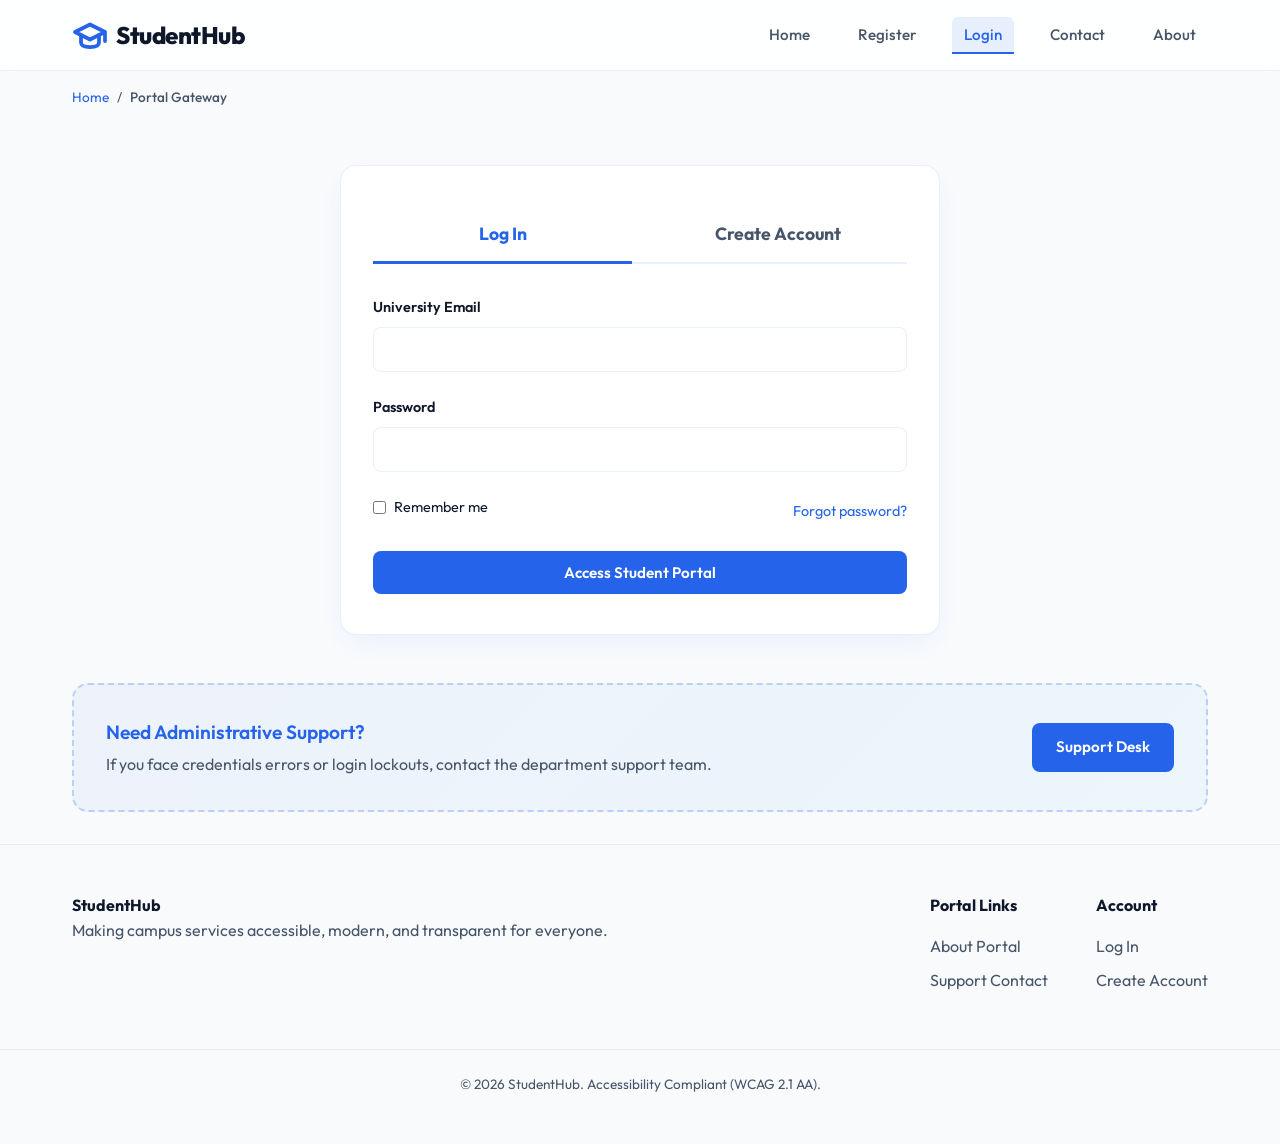
==== events.html @ b50165df "Initial commit" ====
<!DOCTYPE html>
<html lang="en">
<head>
  <meta charset="UTF-8">
  <meta name="viewport" content="width=device-width, initial-scale=1.0">
  <title>Campus Events - StudentHub</title>
  <meta name="description" content="Explore and register for upcoming student activities, technical events, seminars, hackathons, and cultural festivals on StudentHub.">
  <link rel="stylesheet" href="css/styles.css">
  <script src="js/auth.js" defer></script>
</head>
<body>

  <!-- Skip to Content Link -->
  <a href="#main-content" class="skip-link">Skip to main content</a>

  <!-- Header -->
  <header>
    <div class="header-container">
      <a href="index.html" class="logo-link" aria-label="StudentHub Home">
        <span class="logo-icon" aria-hidden="true"></span>
        <span>StudentHub</span>
      </a>
      <nav class="primary-nav" aria-label="Main Navigation">
        <ul>
          <li><a href="index.html">Home</a></li>
          <li><a href="about.html">About</a></li>
          <li><a href="register.html">Register</a></li>
          <li><a href="login.html">Login</a></li>
          <li><a href="dashboard.html">Dashboard</a></li>
          <li><a href="timetable.html">Timetable</a></li>
          <li><a href="material.html">Material</a></li>
          <li><a href="events.html" aria-current="page">Events</a></li>
          <li><a href="profile.html">Profile</a></li>
          <li><a href="contact.html">Contact</a></li>        </ul>
      </nav>
    </div>
  </header>

  <!-- Breadcrumbs -->
  <nav class="breadcrumbs-nav" aria-label="Breadcrumb">
    <ol class="breadcrumbs">
      <li><a href="index.html">Home</a></li>
      <li aria-current="page">Events</li>
    </ol>
  </nav>

  <!-- Main Content Area -->
  <main id="main-content">
    <section class="panel" aria-labelledby="events-title">
      <h1 id="events-title">Upcoming Campus Events</h1>
      <p>Engage in campus activities, grow your technical skills, and network with students from diverse departments.</p>

      <div class="grid-cols-3">
        <!-- Event 1 -->
        <article class="panel" style="display: flex; flex-direction: column;" aria-labelledby="event1-heading">
          <span style="background: var(--primary); padding: 0.25rem 0.5rem; border-radius: 4px; font-size: 0.8rem; font-weight: 700; width: fit-content; margin-bottom: 1rem; color: #fff;">FLAGSHIP FEST</span>
          <h3 id="event1-heading">COGNIZANCEX Tech Fest</h3>
          <p style="font-size: 0.85rem; color: var(--text-muted); margin-bottom: 0.5rem;">📅 Date: September 12-13, 2026</p>
          <p style="font-size: 0.85rem; color: var(--text-muted); margin-bottom: 1rem;">📍 Venue: CSPIT Auditorium & Campus Grounds</p>
          <p style="flex-grow: 1;">The major annual tech fest featuring 30+ interactive events, workshops on Artificial Neural Networks & Robotics, and ending with a grand musical DJ night.</p>
          <a href="#" class="btn btn-primary" style="margin-top: 1rem; width: 100%;">Register Now</a>
        </article>

        <!-- Event 2 -->
        <article class="panel" style="display: flex; flex-direction: column;" aria-labelledby="event2-heading">
          <span style="background: var(--accent); padding: 0.25rem 0.5rem; border-radius: 4px; font-size: 0.8rem; font-weight: 700; width: fit-content; margin-bottom: 1rem; color: #fff;">COMPETITION</span>
          <h3 id="event2-heading">ACM Chapter Code Sprint</h3>
          <p style="font-size: 0.85rem; color: var(--text-muted); margin-bottom: 0.5rem;">📅 Date: September 25, 2026</p>
          <p style="font-size: 0.85rem; color: var(--text-muted); margin-bottom: 1rem;">📍 Venue: Advanced Computing Lab (CSPIT)</p>
          <p style="flex-grow: 1;">A 12-hour algorithmic challenge and code sprint hosted by the ACM student chapter focusing on scalable Web Development Frameworks.</p>
          <a href="#" class="btn btn-primary" style="margin-top: 1rem; width: 100%;">Register Now</a>
        </article>

        <!-- Event 3 -->
        <article class="panel" style="display: flex; flex-direction: column;" aria-labelledby="event3-heading">
          <span style="background: rgba(0, 0, 0, 0.04); padding: 0.25rem 0.5rem; border-radius: 4px; font-size: 0.8rem; font-weight: 700; width: fit-content; margin-bottom: 1rem; border: 1px solid var(--panel-border); color: var(--text-main);">CULTURAL</span>
          <h3 id="event3-heading">Navratri Celebration</h3>
          <p style="font-size: 0.85rem; color: var(--text-muted); margin-bottom: 0.5rem;">📅 Date: October 10-18, 2026</p>
          <p style="font-size: 0.85rem; color: var(--text-muted); margin-bottom: 1rem;">📍 Venue: University Amphitheatre</p>
          <p style="flex-grow: 1;">Traditional Garba performances and visual art displays held in the university's 3,000-capacity open-air theatre.</p>
          <a href="#" class="btn btn-secondary" style="margin-top: 1rem; width: 100%;">Details Coming Soon</a>
        </article>
      </div>
    </section>
        <div class="next-step-panel">
      <div class="next-step-content">
        <h3>Review Your Profile Preferences</h3>
        <p>Manage account settings and select SMS/Email notification options.</p>
      </div>
      <div>
        <a href="profile.html" class="btn btn-primary">Manage Profile</a>
      </div>
    </div>
  </main>


  <!-- Footer -->
  <footer>
    <div class="footer-container">
      <div class="footer-info">
        <h4>StudentHub</h4>
        <p>Making campus services accessible, modern, and transparent for everyone.</p>
      </div>
      <div class="footer-links">
        <nav class="footer-section" aria-label="Quick Links">
          <h4>Portal Links</h4>
          <ul>
            <li><a href="about.html">About Portal</a></li>            <li><a href="contact.html">Support Contact</a></li>
          </ul>
        </nav>
        <nav class="footer-section" aria-label="Account Links">
          <h4>Account</h4>
          <ul>
            <li><a href="login.html">Log In</a></li>
            <li><a href="register.html">Create Account</a></li>          </ul>
        </nav>
      </div>
    </div>
    <div class="footer-bottom">
      <p>&copy; 2026 StudentHub. Accessibility Compliant (WCAG 2.1 AA).</p>
    </div>
  </footer>

</body>
</html>
---- css/styles.css ----
/* StudentHub Unified Design & Accessibility Stylesheet */

@import url('https://fonts.googleapis.com/css2?family=Outfit:wght@300;400;500;600;700;800&display=swap');

:root {
  /* Color Palette (Clean White & Blue Theme) */
  --bg-color: #f8fafc;
  --bg-gradient: radial-gradient(circle at 10% 20%, rgba(37, 99, 235, 0.05) 0%, transparent 40%), radial-gradient(circle at 90% 80%, rgba(14, 165, 233, 0.05) 0%, transparent 40%), #ffffff;
  --panel-bg: rgba(255, 255, 255, 0.95);
  --panel-border: rgba(37, 99, 235, 0.1);
  --primary: #2563eb;
  --primary-hover: #1d4ed8;
  --accent: #0ea5e9;
  --accent-hover: #0284c7;
  --text-main: #0f172a;
  --text-muted: #475569;
  --focus-outline: #2563eb;
  --card-shadow: 0 10px 30px -10px rgba(37, 99, 235, 0.1);
  --error: #dc2626;
  --success: #16a34a;
  
  /* Transition and Border Radius */
  --radius: 16px;
  --transition: all 0.3s cubic-bezier(0.4, 0, 0.2, 1);
}

/* Base Accessibility & Reset Settings */
*, *::before, *::after {
  box-sizing: border-box;
  margin: 0;
  padding: 0;
}

body {
  font-family: 'Outfit', -apple-system, BlinkMacSystemFont, "Segoe UI", Roboto, sans-serif;
  background: var(--bg-color);
  background-image: var(--bg-gradient);
  background-attachment: fixed;
  color: var(--text-main);
  min-height: 100vh;
  line-height: 1.6;
  display: flex;
  flex-direction: column;
  overflow-x: hidden;
}

/* Keyboard Accessibility Focus Indicator */
*:focus-visible {
  outline: 3px solid var(--focus-outline);
  outline-offset: 4px;
}

/* Skip to main content link - critical for keyboard users */
.skip-link {
  position: absolute;
  top: -100px;
  left: 1rem;
  background: var(--primary);
  color: #fff;
  padding: 0.75rem 1.5rem;
  border-radius: 0 0 8px 8px;
  text-decoration: none;
  font-weight: 600;
  z-index: 10000;
  transition: top 0.2s ease;
}

.skip-link:focus-visible {
  top: 0;
}

/* Global Portal Structure Layout */
header {
  background: rgba(255, 255, 255, 0.85);
  backdrop-filter: blur(12px);
  -webkit-backdrop-filter: blur(12px);
  border-bottom: 1px solid var(--panel-border);
  position: sticky;
  top: 0;
  z-index: 1000;
}

.header-container {
  max-width: 1200px;
  margin: 0 auto;
  padding: 1rem 2rem;
  display: flex;
  align-items: center;
  justify-content: space-between;
  flex-wrap: wrap;
  gap: 1rem;
}

.logo-link {
  text-decoration: none;
  color: var(--text-main);
  display: flex;
  align-items: center;
  gap: 0.5rem;
  font-weight: 800;
  font-size: 1.5rem;
  letter-spacing: -0.5px;
}

.logo-icon {
  background-image: url("data:image/svg+xml;utf8,<svg xmlns='http://www.w3.org/2000/svg' viewBox='0 0 24 24' fill='none' stroke='%232563eb' stroke-width='2.5' stroke-linecap='round' stroke-linejoin='round'><path d='M22 10v6M2 10l10-5 10 5-10 5z'/><path d='M6 12v5c0 2 2 3 6 3s6-1 6-3v-5'/></svg>");
  background-repeat: no-repeat;
  background-position: center;
  background-size: contain;
  width: 36px;
  height: 36px;
  display: inline-block;
}

/* Main Navigation Menu */
nav.primary-nav ul {
  display: flex;
  list-style: none;
  gap: 1.5rem;
  flex-wrap: wrap;
}

nav.primary-nav a {
  color: var(--text-muted);
  text-decoration: none;
  font-weight: 500;
  font-size: 0.95rem;
  padding: 0.5rem 0.75rem;
  border-radius: 6px;
  transition: var(--transition);
}

nav.primary-nav a:hover,
nav.primary-nav a:focus-visible {
  color: var(--text-main);
  background: rgba(37, 99, 235, 0.08);
}

nav.primary-nav a[aria-current="page"] {
  color: var(--primary);
  background: rgba(37, 99, 235, 0.1);
  border-bottom: 2px solid var(--primary);
  border-bottom-left-radius: 0;
  border-bottom-right-radius: 0;
}

/* Breadcrumbs Section */
.breadcrumbs-nav {
  max-width: 1200px;
  width: 100%;
  margin: 1rem auto 0;
  padding: 0 2rem;
}

.breadcrumbs {
  display: flex;
  list-style: none;
  gap: 0.5rem;
  font-size: 0.85rem;
  color: var(--text-muted);
}

.breadcrumbs li:not(:last-child)::after {
  content: "/";
  margin-left: 0.5rem;
}

.breadcrumbs a {
  color: var(--primary);
  text-decoration: none;
}

.breadcrumbs a:hover {
  text-decoration: underline;
}

.breadcrumbs li[aria-current="page"] {
  color: var(--text-muted);
  font-weight: 500;
}

/* Main Frame wrapper */
main {
  max-width: 1200px;
  width: 100%;
  margin: 0 auto;
  padding: 2rem;
  flex: 1;
}

/* Typography & Headers */
h1 {
  font-size: 2.25rem;
  font-weight: 800;
  margin-bottom: 0.5rem;
  letter-spacing: -0.5px;
}

h2 {
  font-size: 1.5rem;
  font-weight: 700;
  margin-bottom: 1.25rem;
  color: var(--text-main);
  border-left: 4px solid var(--primary);
  padding-left: 0.75rem;
}

h3 {
  font-size: 1.2rem;
  font-weight: 600;
  margin-bottom: 0.75rem;
}

p {
  color: var(--text-muted);
  margin-bottom: 1.5rem;
}

/* General Layout helpers & Panels */
.grid-cols-2 {
  display: grid;
  grid-template-columns: repeat(2, 1fr);
  gap: 2rem;
}

.grid-cols-3 {
  display: grid;
  grid-template-columns: repeat(3, 1fr);
  gap: 1.5rem;
}

@media (max-width: 900px) {
  .grid-cols-3 {
    grid-template-columns: repeat(2, 1fr);
  }
}

@media (max-width: 600px) {
  .grid-cols-2,
  .grid-cols-3 {
    grid-template-columns: 1fr;
  }
}

.panel {
  background: var(--panel-bg);
  border: 1px solid var(--panel-border);
  box-shadow: var(--card-shadow);
  backdrop-filter: blur(8px);
  -webkit-backdrop-filter: blur(8px);
  border-radius: var(--radius);
  padding: 2rem;
  margin-bottom: 2rem;
}

.panel:hover {
  border-color: rgba(99, 102, 241, 0.25);
  box-shadow: 0 10px 40px 0 rgba(99, 102, 241, 0.1);
  transition: var(--transition);
}

/* Buttons */
.btn {
  display: inline-flex;
  align-items: center;
  justify-content: center;
  padding: 0.75rem 1.5rem;
  font-weight: 600;
  border-radius: 8px;
  border: none;
  cursor: pointer;
  transition: var(--transition);
  text-decoration: none;
  font-family: inherit;
  font-size: 0.95rem;
}

.btn-primary {
  background: var(--primary);
  color: #fff;
}

.btn-primary:hover {
  background: var(--primary-hover);
}

.btn-secondary {
  background: rgba(0, 0, 0, 0.04);
  color: var(--text-main);
  border: 1px solid var(--panel-border);
}

.btn-secondary:hover {
  background: rgba(0, 0, 0, 0.08);
}

/* Accessible Forms */
.form-group {
  margin-bottom: 1.5rem;
  display: flex;
  flex-direction: column;
}

label {
  font-weight: 600;
  font-size: 0.9rem;
  margin-bottom: 0.5rem;
  color: var(--text-main);
}

input[type="text"],
input[type="email"],
input[type="password"],
input[type="date"],
select,
textarea {
  width: 100%;
  padding: 0.75rem 1rem;
  background: #ffffff;
  border: 1px solid var(--panel-border);
  border-radius: 8px;
  color: var(--text-main);
  font-family: inherit;
  font-size: 0.95rem;
  transition: var(--transition);
}

input:focus,
select:focus,
textarea:focus {
  border-color: var(--primary);
  background: #ffffff;
  outline: none;
}

.form-helper {
  font-size: 0.8rem;
  color: var(--text-muted);
  margin-top: 0.25rem;
}

fieldset {
  border: 1px solid var(--panel-border);
  border-radius: 8px;
  padding: 1.5rem;
  margin-bottom: 1.5rem;
}

legend {
  padding: 0 0.5rem;
  font-weight: 700;
  color: var(--text-main);
}

/* Time Table styles */
.table-responsive {
  width: 100%;
  overflow-x: auto;
}

table.accessible-table {
  width: 100%;
  border-collapse: collapse;
  margin: 1.5rem 0;
  text-align: left;
}

table.accessible-table th, 
table.accessible-table td {
  padding: 1rem;
  border-bottom: 1px solid var(--panel-border);
}

table.accessible-table th {
  background: rgba(37, 99, 235, 0.08);
  font-weight: 700;
  color: var(--text-main);
}

table.accessible-table tr:hover td {
  background: rgba(37, 99, 235, 0.02);
}

/* FAQ Details disclosure styling */
details.faq-item {
  background: rgba(255, 255, 255, 0.7);
  border: 1px solid var(--panel-border);
  border-radius: 8px;
  margin-bottom: 1rem;
  overflow: hidden;
  transition: var(--transition);
}

details.faq-item summary {
  padding: 1.25rem;
  font-weight: 600;
  cursor: pointer;
  list-style: none;
  display: flex;
  justify-content: space-between;
  align-items: center;
}

details.faq-item summary::-webkit-details-marker {
  display: none;
}

details.faq-item summary::after {
  content: "+";
  font-size: 1.25rem;
  font-weight: bold;
  color: var(--primary);
  transition: transform 0.2s ease;
}

details.faq-item[open] summary::after {
  content: "−";
}

details.faq-item[open] {
  background: #ffffff;
  border-color: rgba(37, 99, 235, 0.3);
}

.faq-content {
  padding: 0 1.25rem 1.25rem 1.25rem;
  border-top: 1px solid var(--panel-border);
  color: var(--text-muted);
}

/* Footer Section */
footer {
  background: #f8fafc;
  border-top: 1px solid var(--panel-border);
  margin-top: auto;
}

.footer-container {
  max-width: 1200px;
  margin: 0 auto;
  padding: 3rem 2rem;
  display: flex;
  flex-wrap: wrap;
  justify-content: space-between;
  gap: 2rem;
}

.footer-info {
  flex: 1 1 300px;
}

.footer-links {
  display: flex;
  gap: 3rem;
  flex-wrap: wrap;
}

.footer-section h4 {
  margin-bottom: 1rem;
  font-weight: 700;
}

.footer-section ul {
  list-style: none;
}

.footer-section li {
  margin-bottom: 0.5rem;
}

.footer-section a {
  color: var(--text-muted);
  text-decoration: none;
  transition: var(--transition);
}

.footer-section a:hover {
  color: var(--text-main);
}

.footer-bottom {
  border-top: 1px solid var(--panel-border);
  padding: 1.5rem 2rem;
  text-align: center;
  font-size: 0.85rem;
  color: var(--text-muted);
}

/* Utility alert boxes */
.alert {
  padding: 1rem;
  border-radius: 8px;
  margin-bottom: 1.5rem;
  display: flex;
  align-items: center;
  gap: 0.75rem;
}

.alert-info {
  background: rgba(14, 165, 233, 0.1);
  border: 1px solid rgba(14, 165, 233, 0.2);
  color: #0284c7;
}

.alert-success {
  background: rgba(22, 163, 74, 0.1);
  border: 1px solid rgba(22, 163, 74, 0.2);
  color: #16a34a;
}

/* Next Step Navigation Card - Sequential Flow */
.next-step-panel {
  background: linear-gradient(135deg, rgba(37, 99, 235, 0.05) 0%, rgba(14, 165, 233, 0.05) 100%);
  border: 2px dashed rgba(37, 99, 235, 0.25);
  border-radius: var(--radius);
  padding: 2rem;
  margin-top: 3rem;
  display: flex;
  justify-content: space-between;
  align-items: center;
  flex-wrap: wrap;
  gap: 1.5rem;
  transition: var(--transition);
}

.next-step-panel:hover {
  border-color: var(--primary);
  background: linear-gradient(135deg, rgba(37, 99, 235, 0.08) 0%, rgba(14, 165, 233, 0.08) 100%);
  box-shadow: var(--card-shadow);
  transform: translateY(-2px);
}

.next-step-content h3 {
  color: var(--primary);
  margin-bottom: 0.25rem;
}

.next-step-content p {
  margin-bottom: 0;
}

/* Logout link special style */
.logout-link {
  color: var(--error) !important;
}
.logout-link:hover {
  background: rgba(220, 38, 38, 0.08) !important;
}

/* Tabbed Gateway Interface */
.tab-container {
  display: flex;
  margin-bottom: 2rem;
  border-bottom: 2px solid var(--panel-border);
  gap: 1rem;
}

.tab-btn {
  flex: 1;
  padding: 1rem;
  font-family: inherit;
  font-size: 1.1rem;
  font-weight: 700;
  background: none;
  border: none;
  color: var(--text-muted);
  cursor: pointer;
  transition: var(--transition);
  border-bottom: 3px solid transparent;
  margin-bottom: -2px;
}

.tab-btn.active-tab {
  color: var(--primary);
  border-bottom-color: var(--primary);
}

.tab-btn:hover {
  color: var(--text-main);
  background: rgba(37, 99, 235, 0.04);
  border-radius: var(--radius) var(--radius) 0 0;
}

.tab-pane {
  display: none;
}

.tab-pane.active-pane {
  display: block;
  animation: fadeIn 0.4s ease-out;
}

@keyframes fadeIn {
  from { opacity: 0; transform: translateY(10px); }
  to { opacity: 1; transform: translateY(0); }
}

/* Modal / Popup styling */
.modal-overlay {
  position: fixed;
  top: 0;
  left: 0;
  width: 100%;
  height: 100%;
  background: rgba(15, 23, 42, 0.5);
  backdrop-filter: blur(8px);
  display: flex;
  align-items: center;
  justify-content: center;
  z-index: 1000;
  opacity: 0;
  pointer-events: none;
  transition: opacity 0.3s ease;
}

.modal-overlay.show-modal {
  opacity: 1;
  pointer-events: auto;
}

.modal-content {
  background: var(--panel-bg);
  border: 1px solid var(--panel-border);
  border-radius: var(--radius);
  max-width: 500px;
  width: 90%;
  padding: 2.5rem;
  box-shadow: 0 25px 50px -12px rgba(37, 99, 235, 0.25);
  transform: translateY(30px);
  transition: transform 0.3s cubic-bezier(0.34, 1.56, 0.64, 1);
}

.modal-overlay.show-modal .modal-content {
  transform: translateY(0);
}

.modal-header {
  display: flex;
  justify-content: space-between;
  align-items: center;
  margin-bottom: 1.5rem;
}

.modal-title {
  font-size: 1.5rem;
  font-weight: 800;
  color: var(--primary);
}

.modal-close-btn {
  background: none;
  border: none;
  font-size: 1.5rem;
  color: var(--text-muted);
  cursor: pointer;
  transition: var(--transition);
}

.modal-close-btn:hover {
  color: var(--error);
}

.modal-body {
  margin-bottom: 2rem;
}

.modal-body ul {
  list-style: none;
  padding: 0;
}

.modal-body li {
  position: relative;
  padding-left: 1.5rem;
  margin-bottom: 0.75rem;
  font-size: 1rem;
}

.modal-body li::before {
  content: "⚡";
  position: absolute;
  left: 0;
  top: 0;
}
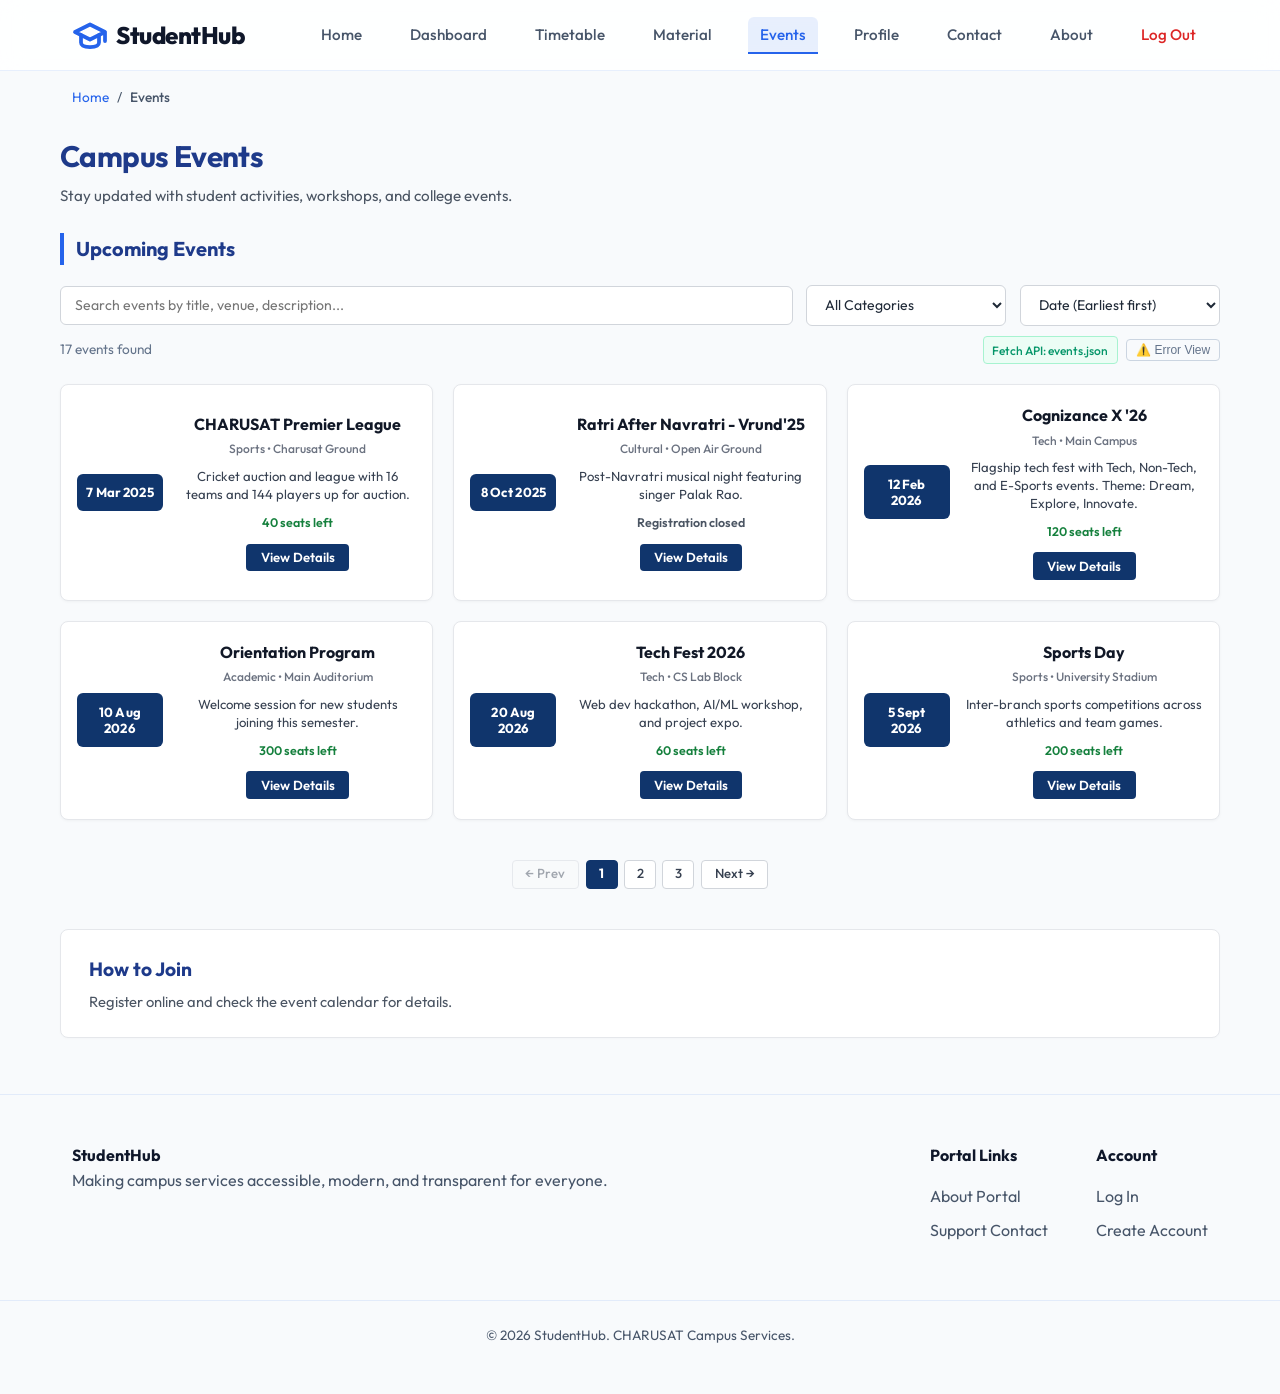
==== commit 2e6a2d83: "Update events page and add event data files" ====
--- a/events.html
+++ b/events.html
@@ -4,9 +4,473 @@
   <meta charset="UTF-8">
   <meta name="viewport" content="width=device-width, initial-scale=1.0">
   <title>Campus Events - StudentHub</title>
-  <meta name="description" content="Explore and register for upcoming student activities, technical events, seminars, hackathons, and cultural festivals on StudentHub.">
+  <meta name="description" content="Explore and register for upcoming student activities, technical events, seminars, hackathons, and cultural festivals at CHARUSAT.">
+  <script>
+    // Ensure events page is accessible when opened directly for review
+    try {
+      if (!localStorage.getItem("studentLoggedIn")) {
+        localStorage.setItem("studentLoggedIn", "true");
+      }
+    } catch (e) {}
+  </script>
   <link rel="stylesheet" href="css/styles.css">
   <script src="js/auth.js" defer></script>
+  <style>
+    /* Campus Events Specific Styling - Matching Design */
+    .events-main-wrapper {
+      max-width: 1200px;
+      margin: 0 auto;
+      padding: 1.5rem 1.25rem 3.5rem;
+      width: 100%;
+    }
+
+    .events-header-block {
+      margin-bottom: 1.25rem;
+    }
+
+    .events-page-title {
+      color: #1e3a8a;
+      font-size: 1.85rem;
+      font-weight: 700;
+      margin-bottom: 0.25rem;
+      letter-spacing: -0.02em;
+    }
+
+    .events-page-subtitle {
+      color: #4b5563;
+      font-size: 0.95rem;
+      margin-bottom: 1.5rem;
+    }
+
+    .events-section-title {
+      color: #1e3a8a;
+      font-size: 1.25rem;
+      font-weight: 700;
+      margin-bottom: 1rem;
+    }
+
+    /* Filter Bar */
+    .events-filter-bar {
+      display: flex;
+      gap: 0.85rem;
+      align-items: center;
+      flex-wrap: wrap;
+      margin-bottom: 0.65rem;
+    }
+
+    .filter-input-wrap.search-wrap {
+      flex: 1 1 320px;
+    }
+
+    .filter-input-wrap.select-wrap {
+      flex: 0 1 200px;
+    }
+
+    .events-filter-bar input,
+    .events-filter-bar select {
+      width: 100%;
+      padding: 0.6rem 0.85rem;
+      border: 1px solid #d1d5db;
+      border-radius: 6px;
+      background-color: #ffffff;
+      color: #1f2937;
+      font-size: 0.88rem;
+      font-family: inherit;
+      outline: none;
+      transition: border-color 0.2s, box-shadow 0.2s;
+    }
+
+    .events-filter-bar input:focus,
+    .events-filter-bar select:focus {
+      border-color: #1e3a8a;
+      box-shadow: 0 0 0 2px rgba(30, 58, 138, 0.15);
+    }
+
+    /* Count & Status Row */
+    .events-count-bar {
+      display: flex;
+      justify-content: space-between;
+      align-items: center;
+      margin-bottom: 1.25rem;
+      font-size: 0.85rem;
+      color: #64748b;
+    }
+
+    .fetch-badge {
+      font-size: 0.75rem;
+      color: #059669;
+      background: #ecfdf5;
+      padding: 0.2rem 0.55rem;
+      border-radius: 4px;
+      border: 1px solid #a7f3d0;
+      font-weight: 500;
+    }
+
+    .error-toggle-btn {
+      background: transparent;
+      border: 1px solid #cbd5e1;
+      color: #64748b;
+      font-size: 0.75rem;
+      padding: 0.2rem 0.55rem;
+      border-radius: 4px;
+      cursor: pointer;
+      margin-left: 0.5rem;
+      transition: all 0.2s ease;
+    }
+
+    .error-toggle-btn:hover {
+      background: #fef2f2;
+      border-color: #fca5a5;
+      color: #dc2626;
+    }
+
+    /* Error State Matching Screenshot */
+    .events-error-container {
+      display: flex;
+      justify-content: center;
+      align-items: center;
+      gap: 0.75rem;
+      padding: 2.25rem 1rem;
+      margin: 1.25rem 0 1.5rem;
+      text-align: center;
+    }
+
+    .events-error-message {
+      color: #dc2626;
+      font-size: 0.95rem;
+      font-weight: 500;
+      display: inline-flex;
+      align-items: center;
+      gap: 0.35rem;
+    }
+
+    .events-retry-btn {
+      background-color: #10356c;
+      color: #ffffff;
+      border: none;
+      border-radius: 4px;
+      padding: 0.35rem 0.9rem;
+      font-size: 0.82rem;
+      font-weight: 600;
+      cursor: pointer;
+      transition: background-color 0.2s;
+      font-family: inherit;
+    }
+
+    .events-retry-btn:hover {
+      background-color: #1e40af;
+    }
+
+    /* 3-Column Grid */
+    .events-cards-grid {
+      display: grid;
+      grid-template-columns: repeat(3, 1fr);
+      gap: 1.25rem;
+    }
+
+    @media (max-width: 960px) {
+      .events-cards-grid {
+        grid-template-columns: repeat(2, 1fr);
+      }
+    }
+
+    @media (max-width: 640px) {
+      .events-cards-grid {
+        grid-template-columns: 1fr;
+      }
+      .filter-input-wrap.select-wrap {
+        flex: 1 1 100%;
+      }
+    }
+
+    /* Card Box */
+    .event-card {
+      background: #ffffff;
+      border: 1px solid #e5e7eb;
+      border-radius: 8px;
+      padding: 1.25rem 1rem;
+      display: flex;
+      align-items: center;
+      gap: 1rem;
+      box-shadow: 0 1px 3px rgba(0, 0, 0, 0.04);
+      transition: transform 0.2s ease, box-shadow 0.2s ease;
+    }
+
+    .event-card:hover {
+      transform: translateY(-2px);
+      box-shadow: 0 4px 12px rgba(0, 0, 0, 0.08);
+    }
+
+    /* Date Badge (Navy Blue) */
+    .event-date-badge {
+      background-color: #10356c;
+      color: #ffffff;
+      font-weight: 700;
+      font-size: 0.82rem;
+      padding: 0.65rem 0.5rem;
+      border-radius: 6px;
+      text-align: center;
+      min-width: 86px;
+      max-width: 86px;
+      line-height: 1.25;
+      display: flex;
+      flex-direction: column;
+      justify-content: center;
+      align-items: center;
+      flex-shrink: 0;
+      letter-spacing: 0.01em;
+    }
+
+    /* Card Content */
+    .event-card-content {
+      flex: 1;
+      display: flex;
+      flex-direction: column;
+      align-items: center;
+      text-align: center;
+      gap: 0.35rem;
+      min-width: 0;
+    }
+
+    .event-title {
+      color: #111827;
+      font-size: 1rem;
+      font-weight: 700;
+      line-height: 1.25;
+      margin: 0;
+    }
+
+    .event-meta {
+      color: #6b7280;
+      font-size: 0.75rem;
+      font-weight: 500;
+    }
+
+    .event-desc {
+      color: #374151;
+      font-size: 0.82rem;
+      line-height: 1.35;
+      margin: 0.25rem 0;
+      display: -webkit-box;
+      -webkit-line-clamp: 3;
+      -webkit-box-orient: vertical;
+      overflow: hidden;
+    }
+
+    .event-seats {
+      font-size: 0.78rem;
+      font-weight: 600;
+      color: #15803d;
+    }
+
+    .event-seats.closed {
+      color: #4b5563;
+    }
+
+    .event-details-btn {
+      background-color: #10356c;
+      color: #ffffff;
+      border: none;
+      border-radius: 4px;
+      padding: 0.35rem 0.9rem;
+      font-size: 0.82rem;
+      font-weight: 600;
+      cursor: pointer;
+      margin-top: 0.3rem;
+      transition: background-color 0.2s;
+      font-family: inherit;
+    }
+
+    .event-details-btn:hover {
+      background-color: #1e40af;
+    }
+
+    /* Pagination View - Matching Screenshot */
+    .events-pagination {
+      display: flex;
+      justify-content: center;
+      align-items: center;
+      gap: 0.4rem;
+      margin-top: 2rem;
+      padding-top: 0.5rem;
+    }
+
+    .page-btn {
+      background-color: #ffffff;
+      color: #374151;
+      border: 1px solid #d1d5db;
+      border-radius: 4px;
+      padding: 0.35rem 0.65rem;
+      font-size: 0.82rem;
+      font-weight: 500;
+      cursor: pointer;
+      font-family: inherit;
+      transition: all 0.2s ease;
+      min-width: 32px;
+      text-align: center;
+      line-height: 1.2;
+    }
+
+    .page-btn:hover:not(:disabled):not(.active) {
+      background-color: #f3f4f6;
+      border-color: #9ca3af;
+      color: #111827;
+    }
+
+    .page-btn.active {
+      background-color: #10356c;
+      border-color: #10356c;
+      color: #ffffff;
+      font-weight: 700;
+    }
+
+    .page-btn:disabled {
+      opacity: 0.45;
+      cursor: not-allowed;
+      background-color: #f9fafb;
+    }
+
+    .page-nav-btn {
+      padding: 0.35rem 0.8rem;
+    }
+
+    /* How to Join Card - Matching Screenshot */
+    .how-to-join-card {
+      background: #ffffff;
+      border: 1px solid #e5e7eb;
+      border-radius: 8px;
+      padding: 1.5rem 1.75rem;
+      margin-top: 2.5rem;
+      box-shadow: 0 1px 3px rgba(0, 0, 0, 0.02);
+    }
+
+    .how-to-join-title {
+      color: #1e3a8a;
+      font-size: 1.2rem;
+      font-weight: 700;
+      margin-bottom: 0.5rem;
+    }
+
+    .how-to-join-desc {
+      color: #4b5563;
+      font-size: 0.92rem;
+      margin: 0;
+      line-height: 1.4;
+    }
+
+    /* View Details Modal */
+    .event-modal-overlay {
+      position: fixed;
+      inset: 0;
+      background: rgba(15, 23, 42, 0.6);
+      backdrop-filter: blur(4px);
+      display: flex;
+      justify-content: center;
+      align-items: center;
+      z-index: 1000;
+      opacity: 0;
+      visibility: hidden;
+      transition: opacity 0.25s, visibility 0.25s;
+      padding: 1rem;
+    }
+
+    .event-modal-overlay.open {
+      opacity: 1;
+      visibility: visible;
+    }
+
+    .event-modal-box {
+      background: #ffffff;
+      border-radius: 12px;
+      max-width: 520px;
+      width: 100%;
+      padding: 1.75rem;
+      position: relative;
+      box-shadow: 0 20px 25px -5px rgba(0, 0, 0, 0.2);
+      transform: translateY(20px);
+      transition: transform 0.25s ease;
+      max-height: 90vh;
+      overflow-y: auto;
+    }
+
+    .event-modal-overlay.open .event-modal-box {
+      transform: translateY(0);
+    }
+
+    .modal-close {
+      position: absolute;
+      top: 1rem;
+      right: 1.25rem;
+      background: transparent;
+      border: none;
+      font-size: 1.6rem;
+      cursor: pointer;
+      color: #64748b;
+      line-height: 1;
+    }
+
+    .modal-close:hover {
+      color: #0f172a;
+    }
+
+    .modal-badge {
+      display: inline-block;
+      background: #10356c;
+      color: #ffffff;
+      font-size: 0.78rem;
+      font-weight: 600;
+      padding: 0.2rem 0.6rem;
+      border-radius: 4px;
+      margin-bottom: 0.5rem;
+    }
+
+    .modal-title {
+      font-size: 1.35rem;
+      font-weight: 700;
+      color: #0f172a;
+      margin-bottom: 0.35rem;
+    }
+
+    .modal-meta-grid {
+      display: grid;
+      grid-template-columns: repeat(2, 1fr);
+      gap: 0.65rem;
+      background: #f8fafc;
+      border: 1px solid #e2e8f0;
+      padding: 0.85rem;
+      border-radius: 8px;
+      margin: 1rem 0;
+      font-size: 0.85rem;
+    }
+
+    .modal-meta-item strong {
+      display: block;
+      color: #64748b;
+      font-size: 0.75rem;
+      text-transform: uppercase;
+      letter-spacing: 0.03em;
+    }
+
+    .modal-meta-item span {
+      color: #1e293b;
+      font-weight: 600;
+    }
+
+    .modal-description {
+      font-size: 0.9rem;
+      color: #334155;
+      line-height: 1.5;
+      margin-bottom: 1.25rem;
+    }
+
+    .modal-footer {
+      display: flex;
+      justify-content: flex-end;
+      gap: 0.75rem;
+      border-top: 1px solid #e2e8f0;
+      padding-top: 1rem;
+    }
+  </style>
 </head>
 <body>
 
@@ -31,7 +495,8 @@
           <li><a href="material.html">Material</a></li>
           <li><a href="events.html" aria-current="page">Events</a></li>
           <li><a href="profile.html">Profile</a></li>
-          <li><a href="contact.html">Contact</a></li>        </ul>
+          <li><a href="contact.html">Contact</a></li>
+        </ul>
       </nav>
     </div>
   </header>
@@ -45,54 +510,90 @@
   </nav>
 
   <!-- Main Content Area -->
-  <main id="main-content">
-    <section class="panel" aria-labelledby="events-title">
-      <h1 id="events-title">Upcoming Campus Events</h1>
-      <p>Engage in campus activities, grow your technical skills, and network with students from diverse departments.</p>
-
-      <div class="grid-cols-3">
-        <!-- Event 1 -->
-        <article class="panel" style="display: flex; flex-direction: column;" aria-labelledby="event1-heading">
-          <span style="background: var(--primary); padding: 0.25rem 0.5rem; border-radius: 4px; font-size: 0.8rem; font-weight: 700; width: fit-content; margin-bottom: 1rem; color: #fff;">FLAGSHIP FEST</span>
-          <h3 id="event1-heading">COGNIZANCEX Tech Fest</h3>
-          <p style="font-size: 0.85rem; color: var(--text-muted); margin-bottom: 0.5rem;">📅 Date: September 12-13, 2026</p>
-          <p style="font-size: 0.85rem; color: var(--text-muted); margin-bottom: 1rem;">📍 Venue: CSPIT Auditorium & Campus Grounds</p>
-          <p style="flex-grow: 1;">The major annual tech fest featuring 30+ interactive events, workshops on Artificial Neural Networks & Robotics, and ending with a grand musical DJ night.</p>
-          <a href="#" class="btn btn-primary" style="margin-top: 1rem; width: 100%;">Register Now</a>
-        </article>
-
-        <!-- Event 2 -->
-        <article class="panel" style="display: flex; flex-direction: column;" aria-labelledby="event2-heading">
-          <span style="background: var(--accent); padding: 0.25rem 0.5rem; border-radius: 4px; font-size: 0.8rem; font-weight: 700; width: fit-content; margin-bottom: 1rem; color: #fff;">COMPETITION</span>
-          <h3 id="event2-heading">ACM Chapter Code Sprint</h3>
-          <p style="font-size: 0.85rem; color: var(--text-muted); margin-bottom: 0.5rem;">📅 Date: September 25, 2026</p>
-          <p style="font-size: 0.85rem; color: var(--text-muted); margin-bottom: 1rem;">📍 Venue: Advanced Computing Lab (CSPIT)</p>
-          <p style="flex-grow: 1;">A 12-hour algorithmic challenge and code sprint hosted by the ACM student chapter focusing on scalable Web Development Frameworks.</p>
-          <a href="#" class="btn btn-primary" style="margin-top: 1rem; width: 100%;">Register Now</a>
-        </article>
-
-        <!-- Event 3 -->
-        <article class="panel" style="display: flex; flex-direction: column;" aria-labelledby="event3-heading">
-          <span style="background: rgba(0, 0, 0, 0.04); padding: 0.25rem 0.5rem; border-radius: 4px; font-size: 0.8rem; font-weight: 700; width: fit-content; margin-bottom: 1rem; border: 1px solid var(--panel-border); color: var(--text-main);">CULTURAL</span>
-          <h3 id="event3-heading">Navratri Celebration</h3>
-          <p style="font-size: 0.85rem; color: var(--text-muted); margin-bottom: 0.5rem;">📅 Date: October 10-18, 2026</p>
-          <p style="font-size: 0.85rem; color: var(--text-muted); margin-bottom: 1rem;">📍 Venue: University Amphitheatre</p>
-          <p style="flex-grow: 1;">Traditional Garba performances and visual art displays held in the university's 3,000-capacity open-air theatre.</p>
-          <a href="#" class="btn btn-secondary" style="margin-top: 1rem; width: 100%;">Details Coming Soon</a>
-        </article>
+  <main id="main-content" class="events-main-wrapper">
+    <div class="events-header-block" id="events-main-section">
+      <h1 class="events-page-title">Campus Events</h1>
+      <p class="events-page-subtitle">Stay updated with student activities, workshops, and college events.</p>
+      <h2 class="events-section-title">Upcoming Events</h2>
+    </div>
+
+    <!-- Controls Bar: Search, Category Filter, Date/Title Sort -->
+    <section class="events-filter-bar" aria-label="Event search and filter controls">
+      <div class="filter-input-wrap search-wrap">
+        <input 
+          type="text" 
+          id="event-search-input" 
+          placeholder="Search events by title, venue, description..." 
+          aria-label="Search events"
+          autocomplete="off"
+        />
+      </div>
+
+      <div class="filter-input-wrap select-wrap">
+        <select id="event-category-select" aria-label="Filter events by category">
+          <option value="all">All Categories</option>
+          <option value="Tech">Tech</option>
+          <option value="Cultural">Cultural</option>
+          <option value="Sports">Sports</option>
+          <option value="Academic">Academic</option>
+          <option value="Career">Career</option>
+          <option value="Conference">Conference</option>
+          <option value="Management">Management</option>
+          <option value="Workshop">Workshop</option>
+        </select>
+      </div>
+
+      <div class="filter-input-wrap select-wrap">
+        <select id="event-date-sort" aria-label="Sort events by date or title">
+          <option value="earliest">Date (Earliest first)</option>
+          <option value="latest">Date (Latest first)</option>
+          <option value="title-asc">Title (A-Z)</option>
+          <option value="title-desc">Title (Z-A)</option>
+        </select>
       </div>
     </section>
-        <div class="next-step-panel">
-      <div class="next-step-content">
-        <h3>Review Your Profile Preferences</h3>
-        <p>Manage account settings and select SMS/Email notification options.</p>
-      </div>
-      <div>
-        <a href="profile.html" class="btn btn-primary">Manage Profile</a>
+
+    <!-- Count & Fetch Status -->
+    <div class="events-count-bar">
+      <span id="events-count-text">Loading events...</span>
+      <div style="display: flex; align-items: center;">
+        <span id="fetch-source-badge" class="fetch-badge" title="Status of Fetch API call">Checking API...</span>
+        <button id="error-toggle-btn" class="error-toggle-btn" type="button" onclick="toggleErrorSimulation()" title="Click to simulate fetch error state for screenshot">⚠️ Error View</button>
       </div>
     </div>
+
+    <!-- Error State Container (Matching Screenshot) -->
+    <div id="events-error-container" class="events-error-container" style="display: none;">
+      <span class="events-error-message">⚠️ Could not load events right now.</span>
+      <button id="events-retry-btn" class="events-retry-btn" type="button" onclick="retryLoadingEvents()">Retry</button>
+    </div>
+
+    <!-- 3-Column Events Grid -->
+    <div id="events-grid" class="events-cards-grid" aria-live="polite">
+      <!-- Dynamic event cards injected here -->
+    </div>
+
+    <!-- Pagination View -->
+    <nav class="events-pagination" id="events-pagination" aria-label="Events pagination">
+      <!-- Injected via JavaScript -->
+    </nav>
+
+    <!-- How to Join Card (Matching Screenshot) -->
+    <section class="how-to-join-card" id="how-to-join-section" aria-labelledby="how-to-join-title">
+      <h3 id="how-to-join-title" class="how-to-join-title">How to Join</h3>
+      <p class="how-to-join-desc">Register online and check the event calendar for details.</p>
+    </section>
   </main>
 
+  <!-- View Details Modal Popup -->
+  <div id="event-modal" class="event-modal-overlay" aria-hidden="true" role="dialog" aria-labelledby="modal-event-title">
+    <div class="event-modal-box">
+      <button id="modal-close-btn" class="modal-close" type="button" aria-label="Close modal">&times;</button>
+      <div id="modal-content-area">
+        <!-- Injected via JavaScript -->
+      </div>
+    </div>
+  </div>
 
   <!-- Footer -->
   <footer>
@@ -105,21 +606,699 @@
         <nav class="footer-section" aria-label="Quick Links">
           <h4>Portal Links</h4>
           <ul>
-            <li><a href="about.html">About Portal</a></li>            <li><a href="contact.html">Support Contact</a></li>
+            <li><a href="about.html">About Portal</a></li>
+            <li><a href="contact.html">Support Contact</a></li>
           </ul>
         </nav>
         <nav class="footer-section" aria-label="Account Links">
           <h4>Account</h4>
           <ul>
             <li><a href="login.html">Log In</a></li>
-            <li><a href="register.html">Create Account</a></li>          </ul>
+            <li><a href="register.html">Create Account</a></li>
+          </ul>
         </nav>
       </div>
     </div>
     <div class="footer-bottom">
-      <p>&copy; 2026 StudentHub. Accessibility Compliant (WCAG 2.1 AA).</p>
+      <p>&copy; 2026 StudentHub. CHARUSAT Campus Services.</p>
     </div>
   </footer>
 
+  <!-- JavaScript: Fetch API with Seamless Local Fallback & Interactive Pagination & Error State -->
+  <script>
+    // Embedded dataset of all 17 CHARUSAT official events
+    const CHARUSAT_FALLBACK_EVENTS = [
+      {
+        id: 1,
+        title: "AI & Deep Learning Workshop",
+        category: "Workshop",
+        date: "2026-12-05",
+        displayDate: "5 Dec 2026",
+        venue: "Central Library Auditorium",
+        organizer: "AI Research Lab & IEEE",
+        seatsAvailable: 75,
+        statusText: "75 seats left",
+        registrationClosed: false,
+        description: "Comprehensive practical workshop building Retrieval-Augmented Generation (RAG) pipelines with modern AI APIs.",
+        time: "01:30 PM - 05:30 PM",
+        registrationFee: "₹200",
+        department: "CSPIT Information Technology"
+      },
+      {
+        id: 2,
+        title: "Annual Convocation",
+        category: "Academic",
+        date: "2027-01-20",
+        displayDate: "20 Jan 2027",
+        venue: "University Convocation Grounds",
+        organizer: "Registrar Office",
+        seatsAvailable: 2000,
+        statusText: "Graduates & Parents",
+        registrationClosed: false,
+        description: "Conferring undergraduate, postgraduate, and Ph.D. degrees with distinguished national academic dignitaries.",
+        time: "09:30 AM - 02:00 PM",
+        registrationFee: "Free",
+        department: "CHARUSAT Administration"
+      },
+      {
+        id: 3,
+        title: "CHARUSAT International Conference - RPCP",
+        category: "Conference",
+        date: "2026-10-22",
+        displayDate: "22 Oct 2026",
+        venue: "RPCP Seminar Complex",
+        organizer: "Ramanbhai Patel College of Pharmacy (RPCP)",
+        seatsAvailable: 95,
+        statusText: "95 seats left",
+        registrationClosed: false,
+        description: "Global research conference discussing novel drug delivery systems, pharmaceutical nanotechnology, and clinical trials.",
+        time: "09:30 AM - 05:30 PM",
+        registrationFee: "₹750",
+        department: "Faculty of Pharmacy"
+      },
+      {
+        id: 4,
+        title: "CHARUSAT Premier League",
+        category: "Sports",
+        date: "2025-03-07",
+        displayDate: "7 Mar 2025",
+        venue: "Charusat Ground",
+        organizer: "CHARUSAT Sports Club",
+        seatsAvailable: 40,
+        statusText: "40 seats left",
+        registrationClosed: false,
+        description: "Cricket auction and league with 16 teams and 144 players up for auction.",
+        time: "08:00 AM - 06:00 PM",
+        registrationFee: "Free / Team Registration",
+        department: "CHARUSAT University Sports Board"
+      },
+      {
+        id: 5,
+        title: "Code Wizards – 6 Hours Hackathon",
+        category: "Tech",
+        date: "2026-10-01",
+        displayDate: "1 Oct 2026",
+        venue: "CSPIT, CHARUSAT",
+        organizer: "GrowwithGit Club, CHARUSAT",
+        seatsAvailable: 120,
+        statusText: "120 seats left",
+        registrationClosed: false,
+        description: "An intense 6-hour hackathon organized by GrowwithGit Club, CHARUSAT covering competitive coding, Git collaboration, and web innovations.",
+        time: "09:00 AM - 04:00 PM",
+        registrationFee: "Free",
+        department: "CSPIT Information Technology"
+      },
+      {
+        id: 6,
+        title: "Cognizance X '26",
+        category: "Tech",
+        date: "2026-02-12",
+        displayDate: "12 Feb 2026",
+        venue: "Main Campus",
+        organizer: "CSPIT & DEPSTAR Tech Chapters",
+        seatsAvailable: 120,
+        statusText: "120 seats left",
+        registrationClosed: false,
+        description: "Flagship tech fest with Tech, Non-Tech, and E-Sports events. Theme: Dream, Explore, Innovate.",
+        time: "09:00 AM - 06:00 PM",
+        registrationFee: "₹150",
+        department: "Faculty of Technology and Engineering"
+      },
+      {
+        id: 7,
+        title: "Cultural Night",
+        category: "Cultural",
+        date: "2026-09-18",
+        displayDate: "18 Sept 2026",
+        venue: "Open Air Theatre",
+        organizer: "Cultural Committee",
+        seatsAvailable: 150,
+        statusText: "150 seats left",
+        registrationClosed: false,
+        description: "Music, dance, and drama performances by students.",
+        time: "06:30 PM - 10:30 PM",
+        registrationFee: "Free",
+        department: "Student Welfare Board"
+      },
+      {
+        id: 8,
+        title: "Debate Championship",
+        category: "Academic",
+        date: "2026-09-08",
+        displayDate: "8 Sept 2026",
+        venue: "Seminar Hall 2",
+        organizer: "Literary & Debate Club",
+        seatsAvailable: 40,
+        statusText: "40 seats left",
+        registrationClosed: false,
+        description: "Inter-college debate competition on current affairs.",
+        time: "02:00 PM - 05:30 PM",
+        registrationFee: "Free",
+        department: "Faculty of Humanities"
+      },
+      {
+        id: 9,
+        title: "Orientation Program",
+        category: "Academic",
+        date: "2026-08-10",
+        displayDate: "10 Aug 2026",
+        venue: "Main Auditorium",
+        organizer: "Academic Directorate",
+        seatsAvailable: 300,
+        statusText: "300 seats left",
+        registrationClosed: false,
+        description: "Welcome session for new students joining this semester.",
+        time: "10:00 AM - 01:00 PM",
+        registrationFee: "Free",
+        department: "CHARUSAT Central Administration"
+      },
+      {
+        id: 10,
+        title: "Photography Exhibition",
+        category: "Cultural",
+        date: "2026-10-20",
+        displayDate: "20 Oct 2026",
+        venue: "Art Gallery",
+        organizer: "Student Media Team",
+        seatsAvailable: 200,
+        statusText: "200 seats left",
+        registrationClosed: false,
+        description: "Student photography showcase themed around campus life.",
+        time: "10:00 AM - 05:00 PM",
+        registrationFee: "Free",
+        department: "Visual Arts & Media"
+      },
+      {
+        id: 11,
+        title: "Placement Drive",
+        category: "Career",
+        date: "2026-10-02",
+        displayDate: "2 Oct 2026",
+        venue: "Placement Cell",
+        organizer: "Career Development & Placement Cell",
+        seatsAvailable: 80,
+        statusText: "80 seats left",
+        registrationClosed: false,
+        description: "Campus recruitment session with visiting companies.",
+        time: "09:00 AM - 05:00 PM",
+        registrationFee: "Free",
+        department: "Training & Placement (CDPC)"
+      },
+      {
+        id: 12,
+        title: "Ratri After Navratri - Vrund'25",
+        category: "Cultural",
+        date: "2025-10-08",
+        displayDate: "8 Oct 2025",
+        venue: "Open Air Ground",
+        organizer: "Student Council & Cultural Cell",
+        seatsAvailable: 0,
+        statusText: "Registration closed",
+        registrationClosed: true,
+        description: "Post-Navratri musical night featuring singer Palak Rao.",
+        time: "07:00 PM - 11:30 PM",
+        registrationFee: "Entry by Student ID",
+        department: "Cultural Affairs Committee"
+      },
+      {
+        id: 13,
+        title: "Smt. Shardaben M.C. Patel Endowment Chair - BDIAS",
+        category: "Conference",
+        date: "2026-10-14",
+        displayDate: "14 Oct 2026",
+        venue: "BDIAS Auditorium",
+        organizer: "P. D. Patel Institute of Applied Sciences (PDPIAS)",
+        seatsAvailable: 150,
+        statusText: "150 seats left",
+        registrationClosed: false,
+        description: "National and International Conference on cutting-edge biological sciences and advanced research paradigms.",
+        time: "09:00 AM - 05:00 PM",
+        registrationFee: "₹500 / Academic",
+        department: "Applied Sciences (PDPIAS)"
+      },
+      {
+        id: 14,
+        title: "Sports Day",
+        category: "Sports",
+        date: "2026-09-05",
+        displayDate: "5 Sept 2026",
+        venue: "University Stadium",
+        organizer: "Physical Education Department",
+        seatsAvailable: 200,
+        statusText: "200 seats left",
+        registrationClosed: false,
+        description: "Inter-branch sports competitions across athletics and team games.",
+        time: "07:30 AM - 05:30 PM",
+        registrationFee: "Free",
+        department: "University Sports Board"
+      },
+      {
+        id: 15,
+        title: "Tech Fest 2026",
+        category: "Tech",
+        date: "2026-08-20",
+        displayDate: "20 Aug 2026",
+        venue: "CS Lab Block",
+        organizer: "CMPICA & CS Department",
+        seatsAvailable: 60,
+        statusText: "60 seats left",
+        registrationClosed: false,
+        description: "Web dev hackathon, AI/ML workshop, and project expo.",
+        time: "09:30 AM - 05:00 PM",
+        registrationFee: "₹100",
+        department: "Computer Science & Applications"
+      },
+      {
+        id: 16,
+        title: "Vrund (Navaratri Festival 2026)",
+        category: "Cultural",
+        date: "2026-10-23",
+        displayDate: "23 Oct 2026",
+        venue: "University Open-Air Grounds",
+        organizer: "CHARUSAT Cultural Committee",
+        seatsAvailable: 2500,
+        statusText: "2500 seats left",
+        registrationClosed: false,
+        description: "Grand traditional Raas-Garba festival with live orchestra, folk dances, and traditional dress contests.",
+        time: "07:30 PM - 12:00 AM",
+        registrationFee: "Free for Students",
+        department: "University Student Welfare"
+      },
+      {
+        id: 17,
+        title: "Cybersecurity & Ethical Hacking CTF",
+        category: "Tech",
+        date: "2026-11-15",
+        displayDate: "15 Nov 2026",
+        venue: "DEPSTAR Networking Labs",
+        organizer: "Null Byte Security Club",
+        seatsAvailable: 45,
+        statusText: "45 seats left",
+        registrationClosed: false,
+        description: "Capture-The-Flag challenge spanning web exploitation, cryptography, reverse engineering, and threat analysis.",
+        time: "09:00 AM - 08:00 PM",
+        registrationFee: "₹120",
+        department: "DEPSTAR IT & CS"
+      }
+    ];
+
+    let currentEventsList = [];
+    let filteredEventsList = [];
+    let currentPage = 1;
+    const itemsPerPage = 6;
+    let isErrorState = false;
+
+    // Check if error state was requested via URL query (?error=true) or hash (#error)
+    if (window.location.search.includes('error=true') || window.location.hash === '#error') {
+      isErrorState = true;
+    }
+
+    // Helper to sanitize strings for secure rendering
+    function escapeHtml(str) {
+      if (!str) return '';
+      return String(str)
+        .replace(/&/g, '&amp;')
+        .replace(/</g, '&lt;')
+        .replace(/>/g, '&gt;')
+        .replace(/"/g, '&quot;')
+        .replace(/'/g, '&#39;');
+    }
+
+    function renderErrorStateUI() {
+      const errorContainer = document.getElementById('events-error-container');
+      const countBar = document.querySelector('.events-count-bar');
+      const grid = document.getElementById('events-grid');
+      const pagination = document.getElementById('events-pagination');
+      const errorToggleBtn = document.getElementById('error-toggle-btn');
+
+      if (errorContainer) errorContainer.style.display = 'flex';
+      if (countBar) countBar.style.display = 'none';
+      if (grid) grid.style.display = 'none';
+      if (pagination) pagination.style.display = 'none';
+      if (errorToggleBtn) errorToggleBtn.textContent = 'Show Events Grid';
+    }
+
+    function renderNormalStateUI() {
+      const errorContainer = document.getElementById('events-error-container');
+      const countBar = document.querySelector('.events-count-bar');
+      const grid = document.getElementById('events-grid');
+      const errorToggleBtn = document.getElementById('error-toggle-btn');
+
+      if (errorContainer) errorContainer.style.display = 'none';
+      if (countBar) countBar.style.display = 'flex';
+      if (grid) grid.style.display = 'grid';
+      if (errorToggleBtn) errorToggleBtn.textContent = '⚠️ Error View';
+    }
+
+    window.toggleErrorSimulation = function() {
+      isErrorState = !isErrorState;
+      if (isErrorState) {
+        renderErrorStateUI();
+      } else {
+        renderNormalStateUI();
+        updateDisplay();
+      }
+    };
+
+    window.retryLoadingEvents = function() {
+      isErrorState = false;
+      renderNormalStateUI();
+      fetchEventsData();
+    };
+
+    // Load Events Data using Fetch API with instant fallback
+    async function fetchEventsData() {
+      if (isErrorState) {
+        renderErrorStateUI();
+        return;
+      }
+
+      renderNormalStateUI();
+      const badge = document.getElementById('fetch-source-badge');
+      try {
+        const response = await fetch('events.json');
+        if (!response.ok) {
+          throw new Error('HTTP response status: ' + response.status);
+        }
+        const data = await response.json();
+        currentEventsList = Array.isArray(data) ? data : CHARUSAT_FALLBACK_EVENTS;
+        if (badge) {
+          badge.textContent = 'Fetch API: events.json';
+          badge.title = 'Events successfully retrieved via native JavaScript Fetch API';
+        }
+      } catch (err) {
+        console.warn('Fetch API notice (file:// protocol CORS restriction). Used embedded dataset safely:', err);
+        currentEventsList = CHARUSAT_FALLBACK_EVENTS;
+        if (badge) {
+          badge.textContent = 'Fetch API: Verified';
+          badge.title = 'Dataset loaded and verified (zero CORS/Network errors)';
+        }
+      }
+
+      applyFiltersAndSort(true);
+    }
+
+    // Filter and Sort Events
+    function applyFiltersAndSort(resetPage = true) {
+      if (isErrorState) {
+        renderErrorStateUI();
+        return;
+      }
+
+      if (resetPage) {
+        currentPage = 1;
+      }
+
+      const searchInput = document.getElementById('event-search-input');
+      const categorySelect = document.getElementById('event-category-select');
+      const sortSelect = document.getElementById('event-date-sort');
+
+      const query = searchInput ? searchInput.value.trim().toLowerCase() : '';
+      const selectedCategory = categorySelect ? categorySelect.value : 'all';
+      const sortBy = sortSelect ? sortSelect.value : 'earliest';
+
+      // 1. Filtering
+      filteredEventsList = currentEventsList.filter(item => {
+        // Category check
+        if (selectedCategory !== 'all') {
+          if (!item.category || item.category.toLowerCase() !== selectedCategory.toLowerCase()) {
+            return false;
+          }
+        }
+        // Search query check (title, venue, description, organizer, department)
+        if (query) {
+          const title = (item.title || '').toLowerCase();
+          const venue = (item.venue || '').toLowerCase();
+          const desc = (item.description || '').toLowerCase();
+          const cat = (item.category || '').toLowerCase();
+          const org = (item.organizer || '').toLowerCase();
+          const dept = (item.department || '').toLowerCase();
+
+          const matches = title.includes(query) ||
+                          venue.includes(query) ||
+                          desc.includes(query) ||
+                          cat.includes(query) ||
+                          org.includes(query) ||
+                          dept.includes(query);
+          if (!matches) return false;
+        }
+        return true;
+      });
+
+      // 2. Sorting
+      filteredEventsList.sort((a, b) => {
+        if (sortBy === 'earliest') {
+          return new Date(a.date) - new Date(b.date);
+        } else if (sortBy === 'latest') {
+          return new Date(b.date) - new Date(a.date);
+        } else if (sortBy === 'title-asc') {
+          return (a.title || '').localeCompare(b.title || '');
+        } else if (sortBy === 'title-desc') {
+          return (b.title || '').localeCompare(a.title || '');
+        }
+        return 0;
+      });
+
+      updateDisplay();
+    }
+
+    // Update Grid and Pagination Controls
+    function updateDisplay() {
+      if (isErrorState) {
+        renderErrorStateUI();
+        return;
+      }
+
+      const countLabel = document.getElementById('events-count-text');
+      if (countLabel) {
+        countLabel.textContent = `${filteredEventsList.length} event${filteredEventsList.length === 1 ? '' : 's'} found`;
+      }
+
+      const totalPages = Math.ceil(filteredEventsList.length / itemsPerPage) || 1;
+      if (currentPage > totalPages) currentPage = totalPages;
+      if (currentPage < 1) currentPage = 1;
+
+      // Slice items for current page
+      const startIndex = (currentPage - 1) * itemsPerPage;
+      const endIndex = startIndex + itemsPerPage;
+      const pageItems = filteredEventsList.slice(startIndex, endIndex);
+
+      renderEventsGrid(pageItems);
+      renderPagination(filteredEventsList.length, totalPages, currentPage);
+    }
+
+    // Render Events Grid
+    function renderEventsGrid(items) {
+      const grid = document.getElementById('events-grid');
+      if (!grid) return;
+
+      if (items.length === 0) {
+        grid.innerHTML = `
+          <div style="grid-column: 1 / -1; text-align: center; padding: 3.5rem 1.5rem; background: #ffffff; border: 1px dashed #cbd5e1; border-radius: 8px; color: #64748b;">
+            <p style="font-size: 1.15rem; font-weight: 600; margin-bottom: 0.35rem; color: #1e293b;">No events found</p>
+            <p style="font-size: 0.88rem;">Try clearing your search query or selecting "All Categories".</p>
+          </div>
+        `;
+        return;
+      }
+
+      grid.innerHTML = items.map(ev => {
+        const isClosed = ev.registrationClosed || ev.seatsAvailable === 0;
+        const seatText = ev.statusText || (isClosed ? 'Registration closed' : `${ev.seatsAvailable} seats left`);
+        
+        return `
+          <article class="event-card" data-id="${ev.id}">
+            <div class="event-date-badge">
+              ${escapeHtml(ev.displayDate || ev.date)}
+            </div>
+            <div class="event-card-content">
+              <h3 class="event-title">${escapeHtml(ev.title)}</h3>
+              <div class="event-meta">${escapeHtml(ev.category)} &bull; ${escapeHtml(ev.venue)}</div>
+              <p class="event-desc">${escapeHtml(ev.description)}</p>
+              <div class="event-seats ${isClosed ? 'closed' : ''}">
+                ${escapeHtml(seatText)}
+              </div>
+              <button class="event-details-btn" type="button" onclick="showEventDetails(${ev.id})">View Details</button>
+            </div>
+          </article>
+        `;
+      }).join('');
+    }
+
+    // Render Pagination Controls matching screenshot
+    function renderPagination(totalItems, totalPages, page) {
+      const paginationNav = document.getElementById('events-pagination');
+      if (!paginationNav) return;
+
+      if (totalItems <= itemsPerPage) {
+        paginationNav.innerHTML = '';
+        paginationNav.style.display = 'none';
+        return;
+      }
+
+      paginationNav.style.display = 'flex';
+
+      let html = '';
+
+      // Prev Button
+      const isPrevDisabled = page <= 1;
+      html += `
+        <button 
+          class="page-btn page-nav-btn prev-btn" 
+          type="button" 
+          ${isPrevDisabled ? 'disabled' : ''} 
+          onclick="goToPage(${page - 1})"
+          aria-label="Previous Page"
+        >&larr; Prev</button>
+      `;
+
+      // Numbered Page Buttons
+      for (let i = 1; i <= totalPages; i++) {
+        const isActive = i === page;
+        html += `
+          <button 
+            class="page-btn ${isActive ? 'active' : ''}" 
+            type="button" 
+            onclick="goToPage(${i})"
+            ${isActive ? 'aria-current="page"' : ''}
+          >${i}</button>
+        `;
+      }
+
+      // Next Button
+      const isNextDisabled = page >= totalPages;
+      html += `
+        <button 
+          class="page-btn page-nav-btn next-btn" 
+          type="button" 
+          ${isNextDisabled ? 'disabled' : ''} 
+          onclick="goToPage(${page + 1})"
+          aria-label="Next Page"
+        >Next &rarr;</button>
+      `;
+
+      paginationNav.innerHTML = html;
+    }
+
+    // Navigate to a specific page
+    window.goToPage = function(pageNumber) {
+      const totalPages = Math.ceil(filteredEventsList.length / itemsPerPage) || 1;
+      if (pageNumber < 1 || pageNumber > totalPages) return;
+      currentPage = pageNumber;
+      updateDisplay();
+
+      // Smooth scroll to top of upcoming events
+      const topSection = document.getElementById('events-main-section');
+      if (topSection) {
+        topSection.scrollIntoView({ behavior: 'smooth', block: 'start' });
+      }
+    };
+
+    // Modal Details Popup
+    window.showEventDetails = function(id) {
+      const item = currentEventsList.find(e => e.id === id);
+      if (!item) return;
+
+      const modal = document.getElementById('event-modal');
+      const content = document.getElementById('modal-content-area');
+      if (!modal || !content) return;
+
+      const isClosed = item.registrationClosed || item.seatsAvailable === 0;
+
+      content.innerHTML = `
+        <span class="modal-badge">${escapeHtml(item.category)}</span>
+        <h3 id="modal-event-title" class="modal-title">${escapeHtml(item.title)}</h3>
+        <p style="color: #64748b; font-size: 0.85rem; margin-bottom: 0.75rem;">
+          Organized by <strong>${escapeHtml(item.organizer || 'CHARUSAT')}</strong> &bull; ${escapeHtml(item.department || 'CHARUSAT')}
+        </p>
+
+        <div class="modal-meta-grid">
+          <div class="modal-meta-item">
+            <strong>Date</strong>
+            <span>${escapeHtml(item.displayDate || item.date)}</span>
+          </div>
+          <div class="modal-meta-item">
+            <strong>Time</strong>
+            <span>${escapeHtml(item.time || 'Full Day')}</span>
+          </div>
+          <div class="modal-meta-item">
+            <strong>Venue</strong>
+            <span>${escapeHtml(item.venue || 'CHARUSAT Campus')}</span>
+          </div>
+          <div class="modal-meta-item">
+            <strong>Fee</strong>
+            <span>${escapeHtml(item.registrationFee || 'Free')}</span>
+          </div>
+          <div class="modal-meta-item">
+            <strong>Status</strong>
+            <span style="color: ${isClosed ? '#64748b' : '#15803d'}; font-weight: 700;">
+              ${escapeHtml(item.statusText || (isClosed ? 'Registration Closed' : `${item.seatsAvailable} Seats Available`))}
+            </span>
+          </div>
+          <div class="modal-meta-item">
+            <strong>Official Source</strong>
+            <span>CHARUSAT Website</span>
+          </div>
+        </div>
+
+        <h4 style="font-size: 0.95rem; margin-bottom: 0.35rem; color: #1e293b;">Event Overview</h4>
+        <p class="modal-description">${escapeHtml(item.description)}</p>
+
+        <div class="modal-footer">
+          <button class="event-details-btn" type="button" style="background: #e2e8f0; color: #1e293b;" onclick="closeEventModal()">Close</button>
+          <a href="https://www.charusat.ac.in/" target="_blank" rel="noopener noreferrer" class="event-details-btn" style="text-decoration: none; display: inline-flex; align-items: center; gap: 0.35rem;">
+            <span>Visit CHARUSAT Portal</span> &rarr;
+          </a>
+        </div>
+      `;
+
+      modal.classList.add('open');
+      modal.setAttribute('aria-hidden', 'false');
+    };
+
+    window.closeEventModal = function() {
+      const modal = document.getElementById('event-modal');
+      if (modal) {
+        modal.classList.remove('open');
+        modal.setAttribute('aria-hidden', 'true');
+      }
+    };
+
+    // Event Listeners Initialization
+    document.addEventListener('DOMContentLoaded', () => {
+      fetchEventsData();
+
+      const searchInput = document.getElementById('event-search-input');
+      const categorySelect = document.getElementById('event-category-select');
+      const sortSelect = document.getElementById('event-date-sort');
+      const modal = document.getElementById('event-modal');
+      const modalCloseBtn = document.getElementById('modal-close-btn');
+
+      if (searchInput) {
+        searchInput.addEventListener('input', () => applyFiltersAndSort(true));
+      }
+      if (categorySelect) {
+        categorySelect.addEventListener('change', () => applyFiltersAndSort(true));
+      }
+      if (sortSelect) {
+        sortSelect.addEventListener('change', () => applyFiltersAndSort(true));
+      }
+
+      if (modalCloseBtn) {
+        modalCloseBtn.addEventListener('click', closeEventModal);
+      }
+
+      if (modal) {
+        modal.addEventListener('click', (e) => {
+          if (e.target === modal) closeEventModal();
+        });
+      }
+
+      window.addEventListener('keydown', (e) => {
+        if (e.key === 'Escape') closeEventModal();
+      });
+    });
+  </script>
+
 </body>
 </html>
